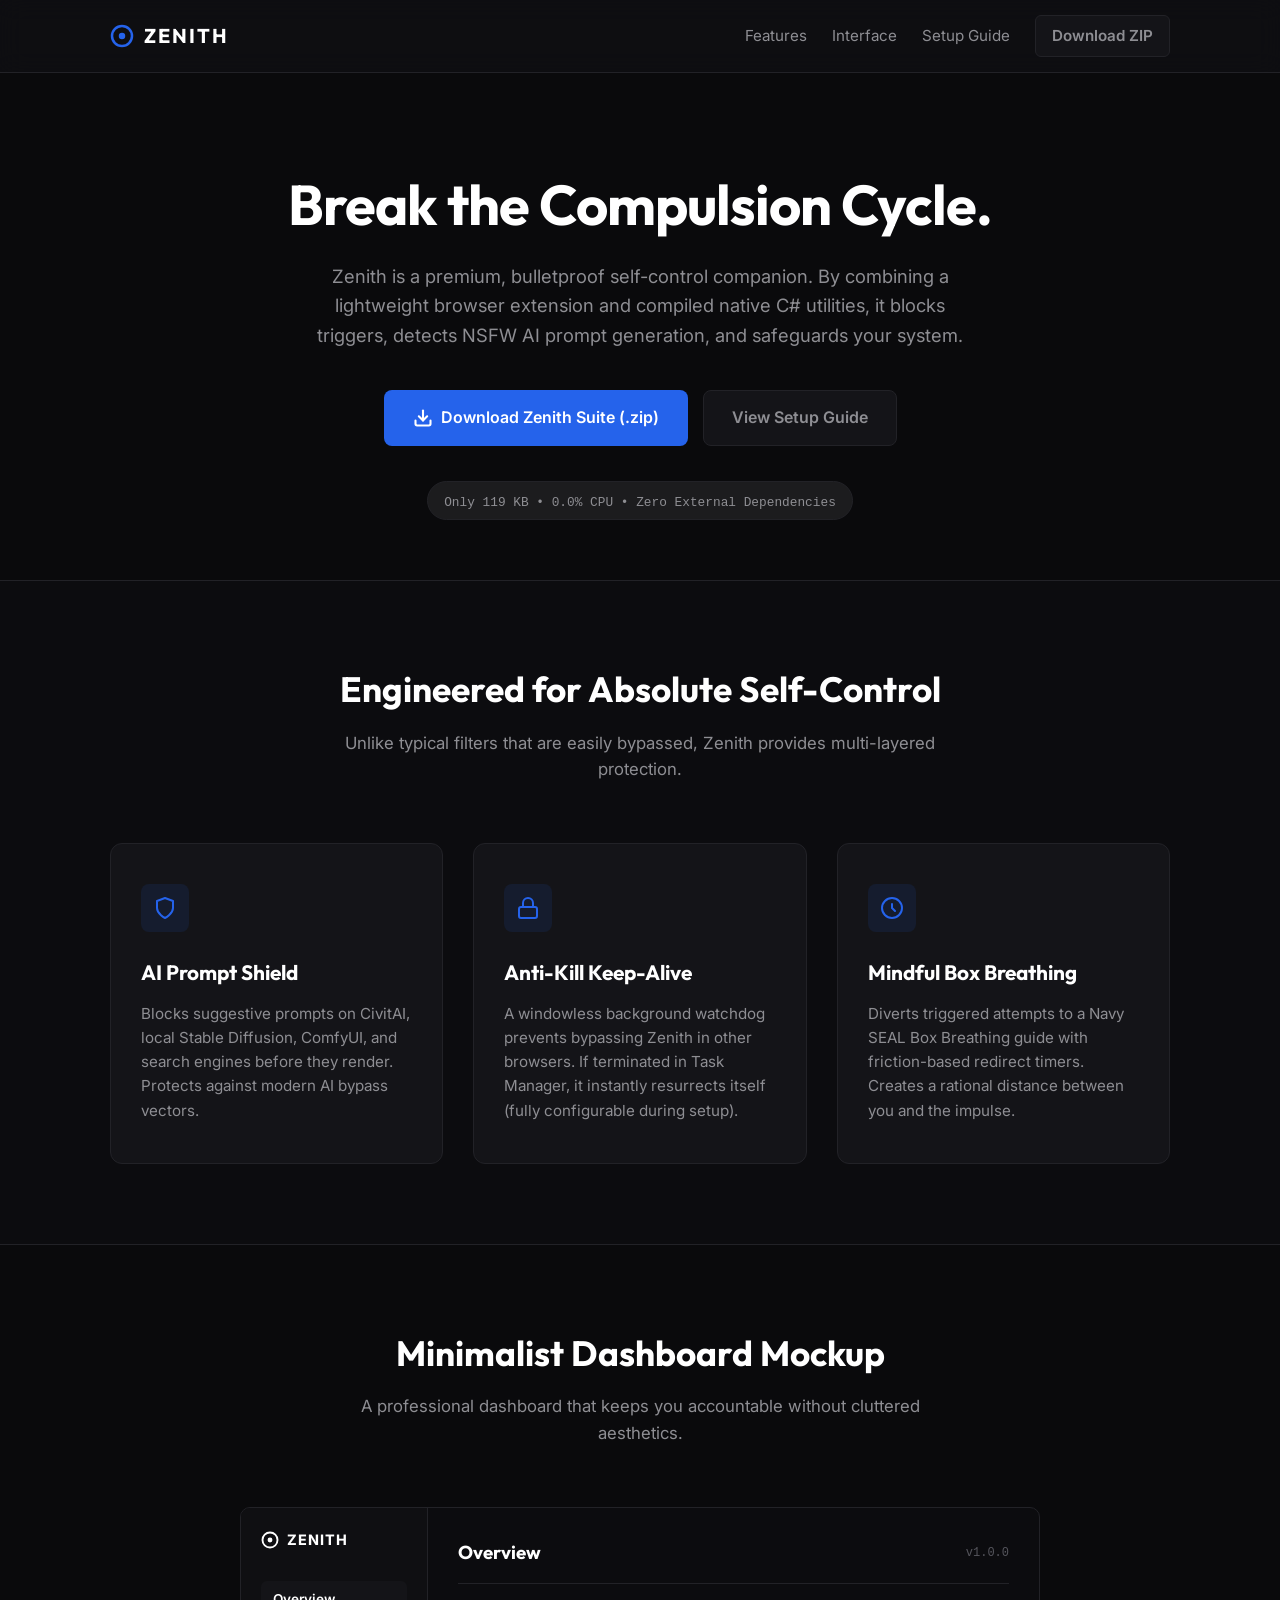
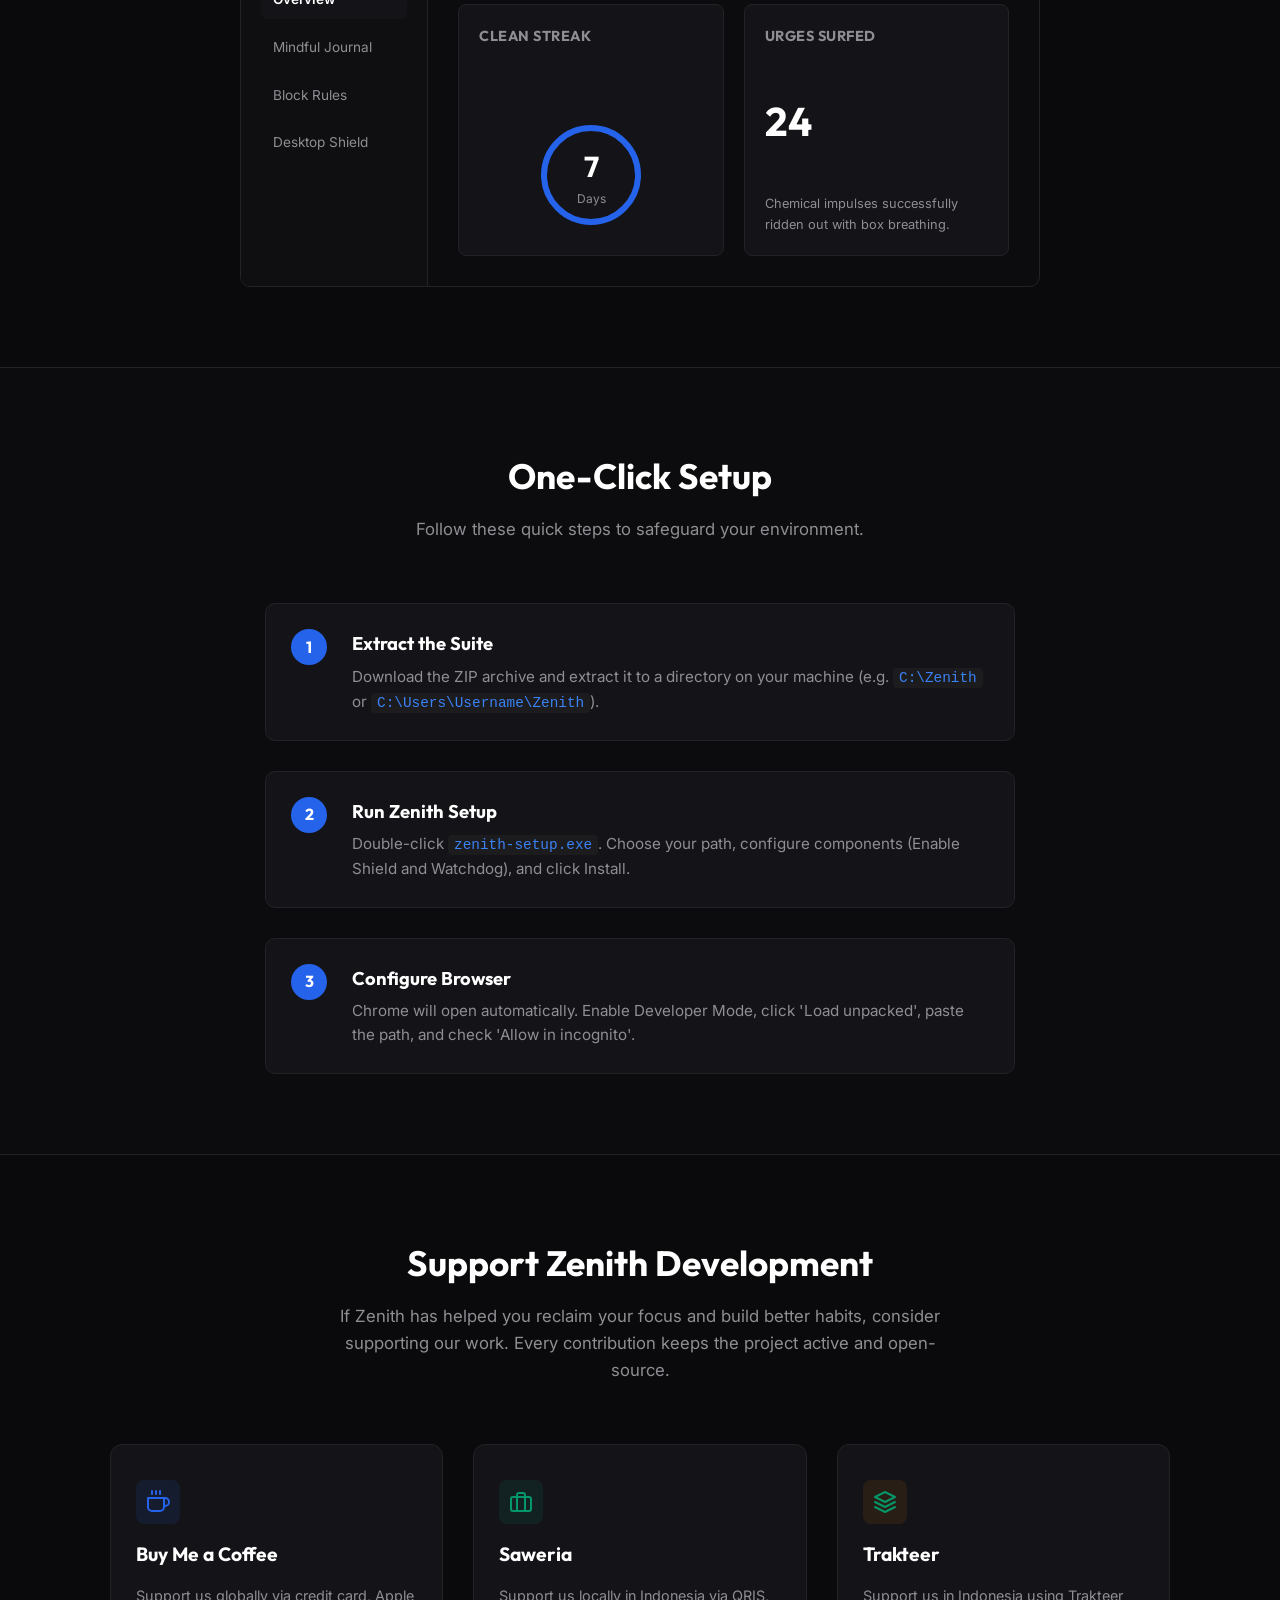
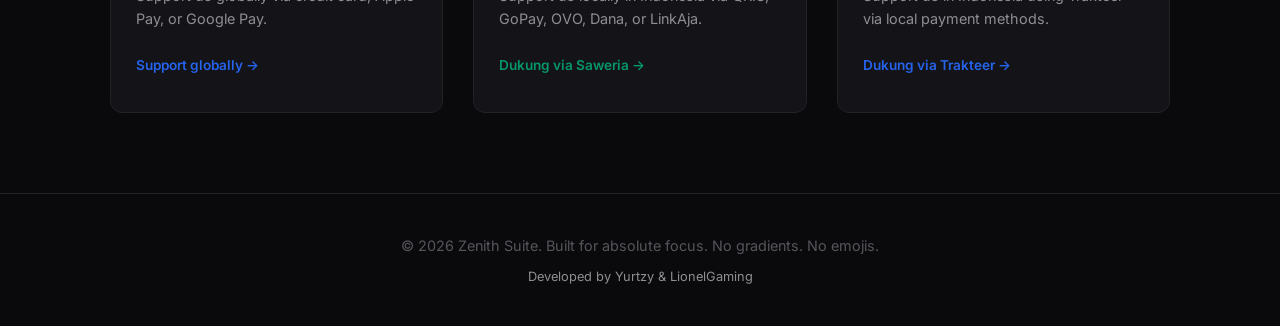
==== docs/index.html @ 3bf2f481 "feat: Zenith setup custom components, watchdog disable option, folder rename for GitHub Pages, and g" ====
<!DOCTYPE html>
<html lang="en">
<head>
  <meta charset="UTF-8">
  <meta name="viewport" content="width=device-width, initial-scale=1.0">
  <title>Zenith Anti-PMO - Reclaim Your Focus and Mental Clarity</title>
  <meta name="description" content="Zenith is a premium, system-wide self-control suite featuring an AI Prompt Guard, standalone desktop launcher, and silent background watchdog shield.">
  <link rel="stylesheet" href="index.css">
  <link href="https://fonts.googleapis.com/css2?family=Outfit:wght@300;400;500;700&family=Inter:wght@300;400;500;600&display=swap" rel="stylesheet">
</head>
<body>

  <!-- Top Navigation Header -->
  <header class="site-header">
    <div class="header-container">
      <div class="logo-area">
        <svg class="logo-icon" width="24" height="24" viewBox="0 0 24 24" fill="none" stroke="currentColor" stroke-width="2.5" stroke-linecap="round" stroke-linejoin="round">
          <circle cx="12" cy="12" r="10"></circle>
          <circle cx="12" cy="12" r="2" fill="currentColor"></circle>
        </svg>
        <span class="logo-text">ZENITH</span>
      </div>
      <nav class="nav-links">
        <a href="#features" id="nav-features-link">Features</a>
        <a href="#mockup" id="nav-preview-link">Interface</a>
        <a href="#setup" id="nav-setup-link">Setup Guide</a>
        <a href="downloads/zenith-anti-pmo.zip" class="btn btn-nav-download" id="nav-download-btn">Download ZIP</a>
      </nav>
    </div>
  </header>

  <!-- Hero Heroic Section -->
  <section class="hero-section">
    <div class="hero-container">
      <h1 class="hero-title" id="main-hero-title">Break the Compulsion Cycle.</h1>
      <p class="hero-subtitle">Zenith is a premium, bulletproof self-control companion. By combining a lightweight browser extension and compiled native C# utilities, it blocks triggers, detects NSFW AI prompt generation, and safeguards your system.</p>
      <div class="hero-actions">
        <a href="downloads/zenith-anti-pmo.zip" class="btn btn-primary btn-large" id="hero-download-btn">
          <svg width="20" height="20" viewBox="0 0 24 24" fill="none" stroke="currentColor" stroke-width="2.5" stroke-linecap="round" stroke-linejoin="round">
            <path d="M21 15v4a2 2 0 0 1-2 2H5a2 2 0 0 1-2-2v-4"></path>
            <polyline points="7 10 12 15 17 10"></polyline>
            <line x1="12" y1="15" x2="12" y2="3"></line>
          </svg>
          Download Zenith Suite (.zip)
        </a>
        <a href="#setup" class="btn btn-secondary btn-large" id="hero-setup-link">View Setup Guide</a>
      </div>
      <div class="hero-badge">
        <span class="badge-text">Only 119 KB • 0.0% CPU • Zero External Dependencies</span>
      </div>
    </div>
  </section>

  <!-- Features Grid Section -->
  <section id="features" class="features-section">
    <div class="section-container">
      <h2 class="section-title">Engineered for Absolute Self-Control</h2>
      <p class="section-subtitle">Unlike typical filters that are easily bypassed, Zenith provides multi-layered protection.</p>
      
      <div class="features-grid">
        <!-- Feature 1: AI Prompt Guard -->
        <div class="feature-card">
          <div class="feature-icon-wrapper">
            <svg class="feature-icon" width="24" height="24" viewBox="0 0 24 24" fill="none" stroke="currentColor" stroke-width="2" stroke-linecap="round" stroke-linejoin="round">
              <path d="M12 22s8-4 8-10V5l-8-3-8 3v7c0 6 8 10 8 10z"></path>
            </svg>
          </div>
          <h3>AI Prompt Shield</h3>
          <p>Blocks suggestive prompts on CivitAI, local Stable Diffusion, ComfyUI, and search engines before they render. Protects against modern AI bypass vectors.</p>
        </div>

        <!-- Feature 2: Double-Process Watchdog -->
        <div class="feature-card">
          <div class="feature-icon-wrapper">
            <svg class="feature-icon" width="24" height="24" viewBox="0 0 24 24" fill="none" stroke="currentColor" stroke-width="2" stroke-linecap="round" stroke-linejoin="round">
              <rect x="3" y="11" width="18" height="11" rx="2" ry="2"></rect>
              <path d="M7 11V7a5 5 0 0 1 10 0v4"></path>
            </svg>
          </div>
          <h3>Anti-Kill Keep-Alive</h3>
          <p>A windowless background watchdog prevents bypassing Zenith in other browsers. If terminated in Task Manager, it instantly resurrects itself (fully configurable during setup).</p>
        </div>

        <!-- Feature 3: Mindful Pause -->
        <div class="feature-card">
          <div class="feature-icon-wrapper">
            <svg class="feature-icon" width="24" height="24" viewBox="0 0 24 24" fill="none" stroke="currentColor" stroke-width="2" stroke-linecap="round" stroke-linejoin="round">
              <circle cx="12" cy="12" r="10"></circle>
              <path d="M12 8v4l3 3"></path>
            </svg>
          </div>
          <h3>Mindful Box Breathing</h3>
          <p>Diverts triggered attempts to a Navy SEAL Box Breathing guide with friction-based redirect timers. Creates a rational distance between you and the impulse.</p>
        </div>
      </div>
    </div>
  </section>

  <!-- CSS-Based Interface Preview Mockup -->
  <section id="mockup" class="mockup-section">
    <div class="section-container">
      <h2 class="section-title">Minimalist Dashboard Mockup</h2>
      <p class="section-subtitle">A professional dashboard that keeps you accountable without cluttered aesthetics.</p>
      
      <div class="dashboard-mockup">
        <div class="mockup-sidebar">
          <div class="mockup-logo">
            <svg width="18" height="18" viewBox="0 0 24 24" fill="none" stroke="currentColor" stroke-width="2.5">
              <circle cx="12" cy="12" r="10"></circle>
              <circle cx="12" cy="12" r="2" fill="currentColor"></circle>
            </svg>
            <span>ZENITH</span>
          </div>
          <div class="mockup-nav">
            <div class="mockup-nav-item active">Overview</div>
            <div class="mockup-nav-item">Mindful Journal</div>
            <div class="mockup-nav-item">Block Rules</div>
            <div class="mockup-nav-item">Desktop Shield</div>
          </div>
        </div>
        <div class="mockup-content">
          <div class="mockup-header">
            <h3>Overview</h3>
            <span class="mockup-version">v1.0.0</span>
          </div>
          <div class="mockup-grid">
            <div class="mockup-card main-streak">
              <h4>Clean Streak</h4>
              <div class="mockup-streak-circle">
                <div class="mockup-streak-number">7</div>
                <div class="mockup-streak-label">Days</div>
              </div>
            </div>
            <div class="mockup-card quick-stats">
              <h4>Urges Surfed</h4>
              <div class="mockup-stat-number">24</div>
              <p>Chemical impulses successfully ridden out with box breathing.</p>
            </div>
          </div>
        </div>
      </div>
    </div>
  </section>

  <!-- Step-by-Step Installation Guide -->
  <section id="setup" class="setup-section">
    <div class="section-container">
      <h2 class="section-title">One-Click Setup</h2>
      <p class="section-subtitle">Follow these quick steps to safeguard your environment.</p>
      
      <div class="setup-steps">
        <div class="setup-step">
          <div class="step-badge">1</div>
          <div class="step-content">
            <h3>Extract the Suite</h3>
            <p>Download the ZIP archive and extract it to a directory on your machine (e.g. <code>C:\Zenith</code> or <code>C:\Users\Username\Zenith</code>).</p>
          </div>
        </div>
        <div class="setup-step">
          <div class="step-badge">2</div>
          <div class="step-content">
            <h3>Run Zenith Setup</h3>
            <p>Double-click <code>zenith-setup.exe</code>. Choose your path, configure components (Enable Shield and Watchdog), and click Install.</p>
          </div>
        </div>
        <div class="setup-step">
          <div class="step-badge">3</div>
          <div class="step-content">
            <h3>Configure Browser</h3>
            <p>Chrome will open automatically. Enable Developer Mode, click 'Load unpacked', paste the path, and check 'Allow in incognito'.</p>
          </div>
        </div>
      </div>
    </div>
  </section>

  <!-- Donation Support Section -->
  <section id="donate" class="donate-section">
    <div class="section-container">
      <h2 class="section-title">Support Zenith Development</h2>
      <p class="section-subtitle">If Zenith has helped you reclaim your focus and build better habits, consider supporting our work. Every contribution keeps the project active and open-source.</p>
      
      <div class="donate-grid">
        <!-- Global: Buy Me a Coffee -->
        <a href="https://buymeacoffee.com/yurtzy" target="_blank" class="donate-card" id="donate-bmc">
          <div class="donate-icon-wrapper">
            <svg width="24" height="24" viewBox="0 0 24 24" fill="none" stroke="currentColor" stroke-width="2" stroke-linecap="round" stroke-linejoin="round">
              <path d="M18 8h1a4 4 0 0 1 0 8h-1"></path>
              <path d="M2 8h16v9a4 4 0 0 1-4 4H6a4 4 0 0 1-4-4V8z"></path>
              <line x1="6" y1="1" x2="6" y2="4"></line>
              <line x1="10" y1="1" x2="10" y2="4"></line>
              <line x1="14" y1="1" x2="14" y2="4"></line>
            </svg>
          </div>
          <h3>Buy Me a Coffee</h3>
          <p>Support us globally via credit card, Apple Pay, or Google Pay.</p>
          <span class="donate-link-text">Support globally &rarr;</span>
        </a>

        <!-- Indonesia: Saweria -->
        <a href="https://saweria.co/yurtzy" target="_blank" class="donate-card" id="donate-saweria">
          <div class="donate-icon-wrapper">
            <svg width="24" height="24" viewBox="0 0 24 24" fill="none" stroke="currentColor" stroke-width="2" stroke-linecap="round" stroke-linejoin="round">
              <rect x="2" y="7" width="20" height="14" rx="2" ry="2"></rect>
              <path d="M16 21V5a2 2 0 0 0-2-2h-4a2 2 0 0 0-2 2v16"></path>
            </svg>
          </div>
          <h3>Saweria</h3>
          <p>Support us locally in Indonesia via QRIS, GoPay, OVO, Dana, or LinkAja.</p>
          <span class="donate-link-text">Dukung via Saweria &rarr;</span>
        </a>

        <!-- Indonesia: Trakteer -->
        <a href="https://trakteer.id/yurtzy" target="_blank" class="donate-card" id="donate-trakteer">
          <div class="donate-icon-wrapper">
            <svg width="24" height="24" viewBox="0 0 24 24" fill="none" stroke="currentColor" stroke-width="2" stroke-linecap="round" stroke-linejoin="round">
              <path d="M12 2L2 7l10 5 10-5-10-5z"></path>
              <path d="M2 17l10 5 10-5"></path>
              <path d="M2 12l10 5 10-5"></path>
            </svg>
          </div>
          <h3>Trakteer</h3>
          <p>Support us in Indonesia using Trakteer via local payment methods.</p>
          <span class="donate-link-text">Dukung via Trakteer &rarr;</span>
        </a>
      </div>
    </div>
  </section>

  <!-- Page Footer -->
  <footer class="site-footer">
    <div class="footer-container">
      <p>&copy; 2026 Zenith Suite. Built for absolute focus. No gradients. No emojis.</p>
      <p class="footer-attribution">Developed by Yurtzy & LionelGaming</p>
    </div>
  </footer>

  <script src="index.js"></script>
</body>
</html>
---- docs/index.css ----
/* Zenith Landing Page Stylesheet - Flat matte minimalist design (No gradients, no emojis) */

:root {
  --bg-main: #0a0a0c;
  --bg-header: #0f0f12;
  --bg-card: #141418;
  --bg-card-hover: #1b1b22;
  --border-color: #222227;
  
  --text-primary: #ffffff;
  --text-secondary: #8e8e93;
  --text-muted: #55555c;
  
  --color-primary: #2563eb;
  --color-primary-hover: #3b82f6;
  --color-success: #059669;
  --color-success-hover: #10b981;
  --color-dark-gray: #1c1c1e;
}

* {
  margin: 0;
  padding: 0;
  box-sizing: border-box;
}

html {
  scroll-behavior: smooth;
}

body {
  font-family: 'Inter', -apple-system, BlinkMacSystemFont, "Segoe UI", Roboto, sans-serif;
  background-color: var(--bg-main);
  color: var(--text-primary);
  line-height: 1.6;
}

h1, h2, h3, h4, .logo-text {
  font-family: 'Outfit', sans-serif;
}

a {
  color: inherit;
  text-decoration: none;
}

/* Site Header Styling */
.site-header {
  position: sticky;
  top: 0;
  z-index: 100;
  background-color: rgba(15, 15, 18, 0.9);
  backdrop-filter: blur(12px);
  border-bottom: 1px solid var(--border-color);
  padding: 15px 0;
}

.header-container {
  max-width: 1100px;
  margin: 0 auto;
  padding: 0 20px;
  display: flex;
  justify-content: space-between;
  align-items: center;
}

.logo-area {
  display: flex;
  align-items: center;
  gap: 10px;
}

.logo-icon {
  color: var(--color-primary);
}

.logo-text {
  font-size: 1.25rem;
  font-weight: 700;
  letter-spacing: 2px;
}

.nav-links {
  display: flex;
  align-items: center;
  gap: 25px;
}

.nav-links a {
  font-size: 0.95rem;
  color: var(--text-secondary);
  transition: color 0.2s ease;
}

.nav-links a:hover {
  color: var(--text-primary);
}

/* Buttons */
.btn {
  display: inline-flex;
  align-items: center;
  gap: 8px;
  padding: 10px 20px;
  border-radius: 6px;
  font-weight: 600;
  font-size: 0.95rem;
  cursor: pointer;
  transition: all 0.2s ease-in-out;
  border: 1px solid transparent;
}

.btn-primary {
  background-color: var(--color-primary);
  color: white;
}

.btn-primary:hover {
  background-color: var(--color-primary-hover);
  transform: translateY(-1px);
}

.btn-secondary {
  background-color: var(--bg-card);
  color: var(--text-secondary);
  border-color: var(--border-color);
}

.btn-secondary:hover {
  background-color: var(--bg-card-hover);
  color: white;
  transform: translateY(-1px);
}

.btn-nav-download {
  background-color: var(--bg-card);
  border: 1px solid var(--border-color);
  font-size: 0.85rem;
  padding: 8px 16px;
}

.btn-nav-download:hover {
  background-color: var(--color-primary);
  border-color: var(--color-primary);
  color: white;
}

.btn-large {
  padding: 14px 28px;
  font-size: 1rem;
  border-radius: 8px;
}

/* Hero Section */
.hero-section {
  padding: 100px 0 60px 0;
  text-align: center;
}

.hero-container {
  max-width: 800px;
  margin: 0 auto;
  padding: 0 20px;
}

.hero-title {
  font-size: 3.5rem;
  font-weight: 700;
  letter-spacing: -1px;
  margin-bottom: 24px;
  line-height: 1.15;
}

.hero-subtitle {
  font-size: 1.15rem;
  color: var(--text-secondary);
  margin-bottom: 40px;
  max-width: 680px;
  margin-left: auto;
  margin-right: auto;
}

.hero-actions {
  display: flex;
  justify-content: center;
  gap: 15px;
  margin-bottom: 35px;
}

.hero-badge {
  display: inline-block;
  background-color: var(--color-dark-gray);
  border: 1px solid var(--border-color);
  padding: 6px 16px;
  border-radius: 20px;
}

.badge-text {
  font-size: 0.8rem;
  color: var(--text-secondary);
  font-family: monospace;
}

/* Features Section */
.features-section {
  padding: 80px 0;
  border-top: 1px solid var(--border-color);
  background-color: #0c0c0f;
}

.section-container {
  max-width: 1100px;
  margin: 0 auto;
  padding: 0 20px;
  text-align: center;
}

.section-title {
  font-size: 2.2rem;
  font-weight: 700;
  margin-bottom: 12px;
}

.section-subtitle {
  color: var(--text-secondary);
  font-size: 1.05rem;
  margin-bottom: 60px;
  max-width: 600px;
  margin-left: auto;
  margin-right: auto;
}

.features-grid {
  display: grid;
  grid-template-columns: repeat(auto-fit, minmax(300px, 1fr));
  gap: 30px;
}

.feature-card {
  background-color: var(--bg-card);
  border: 1px solid var(--border-color);
  padding: 40px 30px;
  border-radius: 12px;
  text-align: left;
  transition: all 0.25s ease-in-out;
}

.feature-card:hover {
  transform: translateY(-4px);
  border-color: var(--color-primary);
  background-color: var(--bg-card-hover);
}

.feature-icon-wrapper {
  width: 48px;
  height: 48px;
  background-color: rgba(37, 99, 235, 0.1);
  color: var(--color-primary);
  border-radius: 8px;
  display: flex;
  align-items: center;
  justify-content: center;
  margin-bottom: 24px;
}

.feature-card h3 {
  font-size: 1.3rem;
  margin-bottom: 12px;
}

.feature-card p {
  color: var(--text-secondary);
  font-size: 0.95rem;
}

/* Interactive Mockup Section */
.mockup-section {
  padding: 80px 0;
  border-top: 1px solid var(--border-color);
}

.dashboard-mockup {
  max-width: 800px;
  margin: 40px auto 0 auto;
  background-color: #0c0c0f;
  border: 1px solid var(--border-color);
  border-radius: 10px;
  display: flex;
  height: 380px;
  overflow: hidden;
  text-align: left;
}

.mockup-sidebar {
  width: 200px;
  background-color: var(--bg-header);
  border-right: 1px solid var(--border-color);
  padding: 20px;
  display: flex;
  flex-direction: column;
  gap: 30px;
}

.mockup-logo {
  display: flex;
  align-items: center;
  gap: 8px;
  font-size: 0.9rem;
  font-weight: 750;
  letter-spacing: 1px;
}

.mockup-nav {
  display: flex;
  flex-direction: column;
  gap: 10px;
}

.mockup-nav-item {
  padding: 8px 12px;
  border-radius: 6px;
  font-size: 0.85rem;
  color: var(--text-secondary);
}

.mockup-nav-item.active {
  background-color: var(--bg-card);
  color: white;
  font-weight: 600;
}

.mockup-content {
  flex-grow: 1;
  padding: 30px;
  display: flex;
  flex-direction: column;
  gap: 20px;
}

.mockup-header {
  display: flex;
  justify-content: space-between;
  align-items: center;
  border-bottom: 1px solid var(--border-color);
  padding-bottom: 15px;
}

.mockup-version {
  font-size: 0.75rem;
  color: var(--text-muted);
  font-family: monospace;
}

.mockup-grid {
  display: flex;
  gap: 20px;
  flex-grow: 1;
}

.mockup-card {
  flex: 1;
  background-color: var(--bg-card);
  border: 1px solid var(--border-color);
  border-radius: 8px;
  padding: 20px;
  display: flex;
  flex-direction: column;
  justify-content: space-between;
}

.mockup-card h4 {
  font-size: 0.9rem;
  color: var(--text-secondary);
  text-transform: uppercase;
  letter-spacing: 0.5px;
}

.mockup-streak-circle {
  width: 100px;
  height: 100px;
  border: 6px solid var(--color-primary);
  border-radius: 50%;
  margin: 10px auto;
  display: flex;
  flex-direction: column;
  align-items: center;
  justify-content: center;
}

.mockup-streak-number {
  font-size: 1.8rem;
  font-weight: 700;
  font-family: 'Outfit', sans-serif;
}

.mockup-streak-label {
  font-size: 0.75rem;
  color: var(--text-secondary);
}

.mockup-stat-number {
  font-size: 2.5rem;
  font-weight: 700;
  color: var(--text-primary);
  margin: 10px 0;
  font-family: 'Outfit', sans-serif;
}

.mockup-card p {
  font-size: 0.8rem;
  color: var(--text-secondary);
}

/* Setup Guide Section */
.setup-section {
  padding: 80px 0;
  background-color: #0c0c0f;
  border-top: 1px solid var(--border-color);
}

.setup-steps {
  max-width: 750px;
  margin: 40px auto 0 auto;
  display: flex;
  flex-direction: column;
  gap: 30px;
  text-align: left;
}

.setup-step {
  display: flex;
  gap: 25px;
  background-color: var(--bg-card);
  border: 1px solid var(--border-color);
  padding: 25px;
  border-radius: 10px;
  align-items: flex-start;
}

.step-badge {
  background-color: var(--color-primary);
  color: white;
  width: 36px;
  height: 36px;
  border-radius: 50%;
  display: flex;
  align-items: center;
  justify-content: center;
  font-weight: 700;
  font-family: 'Outfit', sans-serif;
  flex-shrink: 0;
}

.step-content h3 {
  font-size: 1.15rem;
  margin-bottom: 6px;
}

.step-content p {
  color: var(--text-secondary);
  font-size: 0.95rem;
}

.step-content code {
  background-color: var(--color-dark-gray);
  padding: 2px 6px;
  border-radius: 4px;
  font-family: monospace;
  font-size: 0.9rem;
  color: #3b82f6;
}

/* Donation Section Styling */
.donate-section {
  padding: 80px 0;
  border-top: 1px solid var(--border-color);
}

.donate-grid {
  display: grid;
  grid-template-columns: repeat(auto-fit, minmax(280px, 1fr));
  gap: 30px;
  margin-top: 40px;
}

.donate-card {
  background-color: var(--bg-card);
  border: 1px solid var(--border-color);
  padding: 35px 25px;
  border-radius: 12px;
  text-align: left;
  display: flex;
  flex-direction: column;
  gap: 15px;
  transition: all 0.25s ease-in-out;
  cursor: pointer;
}

.donate-card:hover {
  transform: translateY(-4px);
  border-color: var(--color-primary);
  background-color: var(--bg-card-hover);
}

.donate-icon-wrapper {
  width: 44px;
  height: 44px;
  background-color: rgba(37, 99, 235, 0.1);
  color: var(--color-primary);
  border-radius: 8px;
  display: flex;
  align-items: center;
  justify-content: center;
}

#donate-saweria .donate-icon-wrapper {
  background-color: rgba(5, 150, 105, 0.1);
  color: var(--color-success);
}

#donate-saweria:hover {
  border-color: var(--color-success);
}

#donate-trakteer .donate-icon-wrapper {
  background-color: rgba(217, 119, 6, 0.1);
  color: var(--color-success); /* Using success color contextually or standard color */
}

#donate-trakteer:hover {
  border-color: var(--color-primary-hover);
}

.donate-card h3 {
  font-size: 1.2rem;
  color: white;
}

.donate-card p {
  color: var(--text-secondary);
  font-size: 0.9rem;
  flex-grow: 1;
}

.donate-link-text {
  font-size: 0.85rem;
  font-weight: 600;
  color: var(--color-primary);
  margin-top: 10px;
  transition: transform 0.2s ease;
}

#donate-saweria .donate-link-text {
  color: var(--color-success);
}

#donate-trakteer .donate-link-text {
  color: var(--color-primary);
}

.donate-card:hover .donate-link-text {
  transform: translateX(4px);
}

/* Footer */
.site-footer {
  padding: 40px 0;
  border-top: 1px solid var(--border-color);
  text-align: center;
  font-size: 0.9rem;
  color: var(--text-muted);
}

.footer-container {
  display: flex;
  flex-direction: column;
  gap: 10px;
}

.footer-attribution {
  font-size: 0.8rem;
  color: var(--text-secondary);
}

/* Mobile Responsiveness */
@media (max-width: 768px) {
  .hero-title {
    font-size: 2.5rem;
  }
  .header-container {
    flex-direction: column;
    gap: 15px;
  }
  .hero-actions {
    flex-direction: column;
    align-items: center;
  }
  .hero-actions .btn {
    width: 100%;
    justify-content: center;
  }
  .dashboard-mockup {
    flex-direction: column;
    height: auto;
  }
  .mockup-sidebar {
    width: 100%;
    height: auto;
    flex-direction: row;
    justify-content: space-between;
    align-items: center;
  }
  .mockup-nav {
    flex-direction: row;
    gap: 5px;
  }
  .mockup-content {
    padding: 15px;
  }
  .mockup-grid {
    flex-direction: column;
  }
}
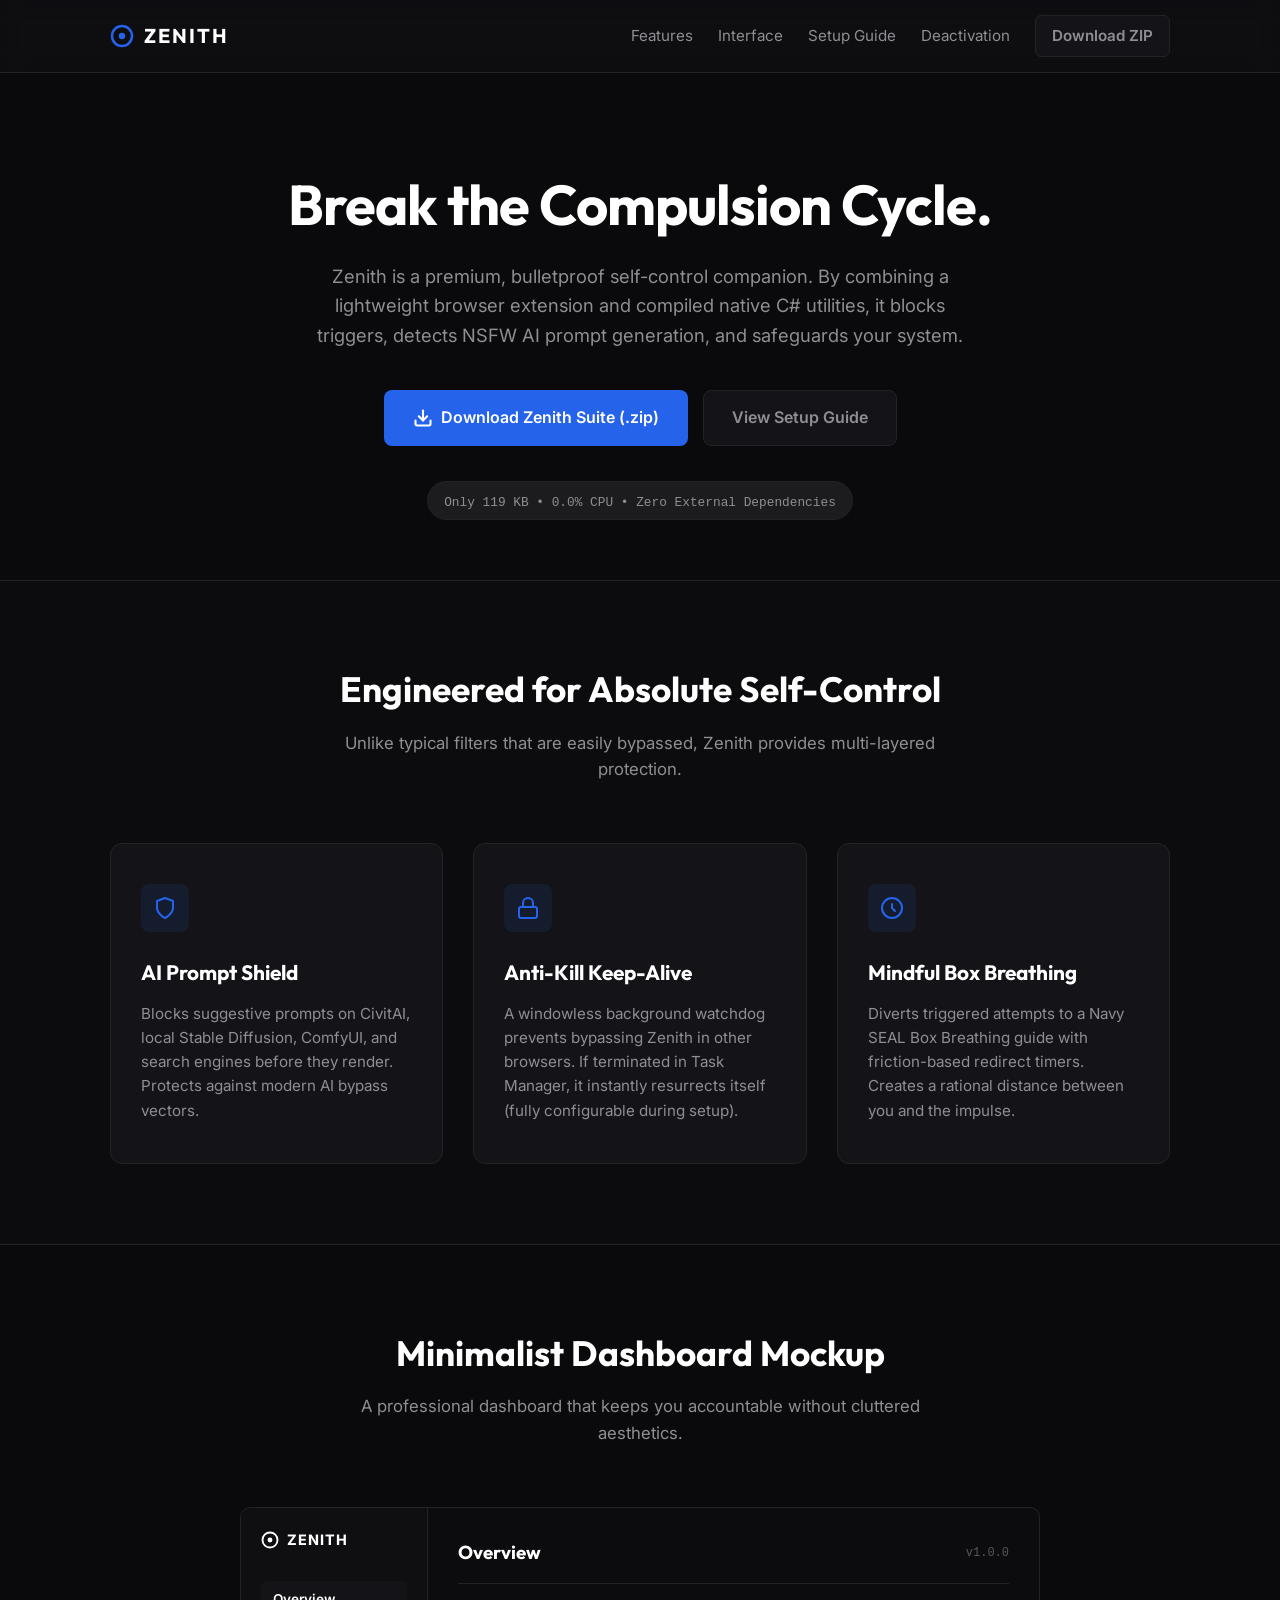
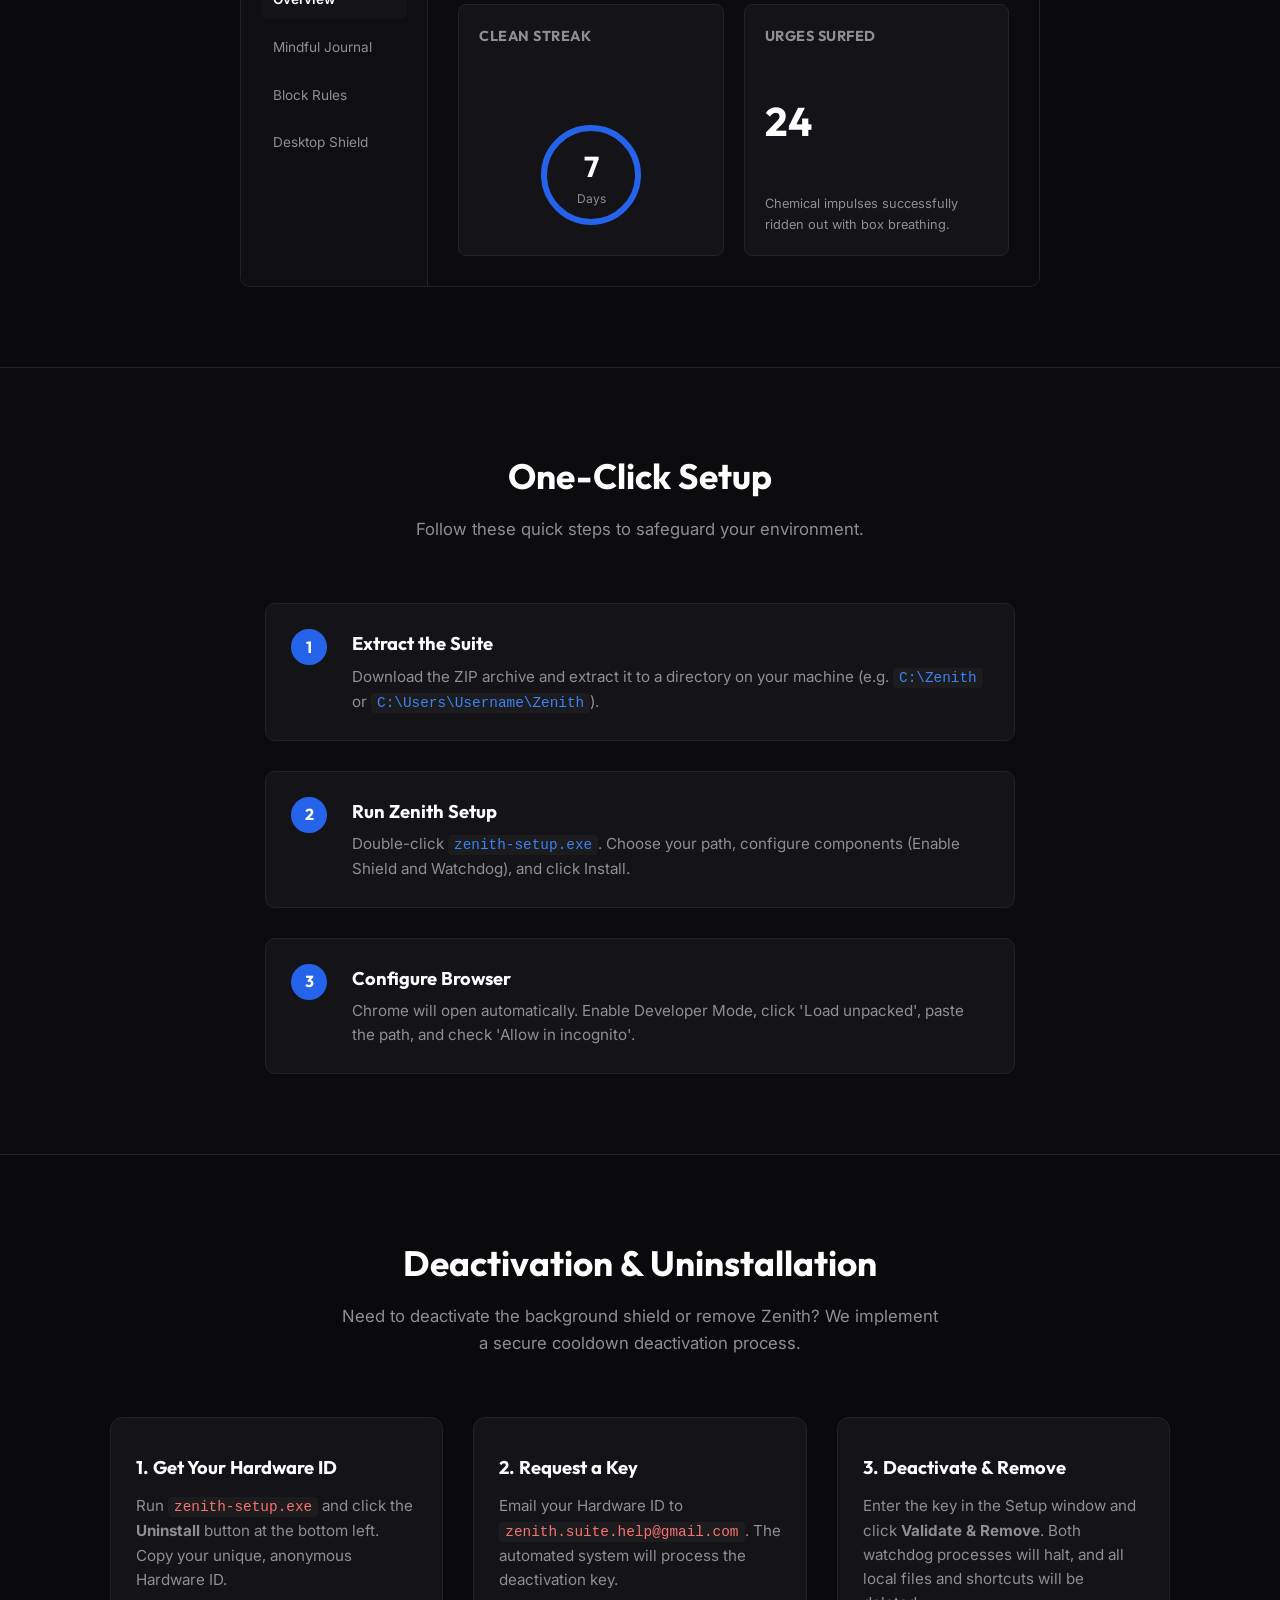
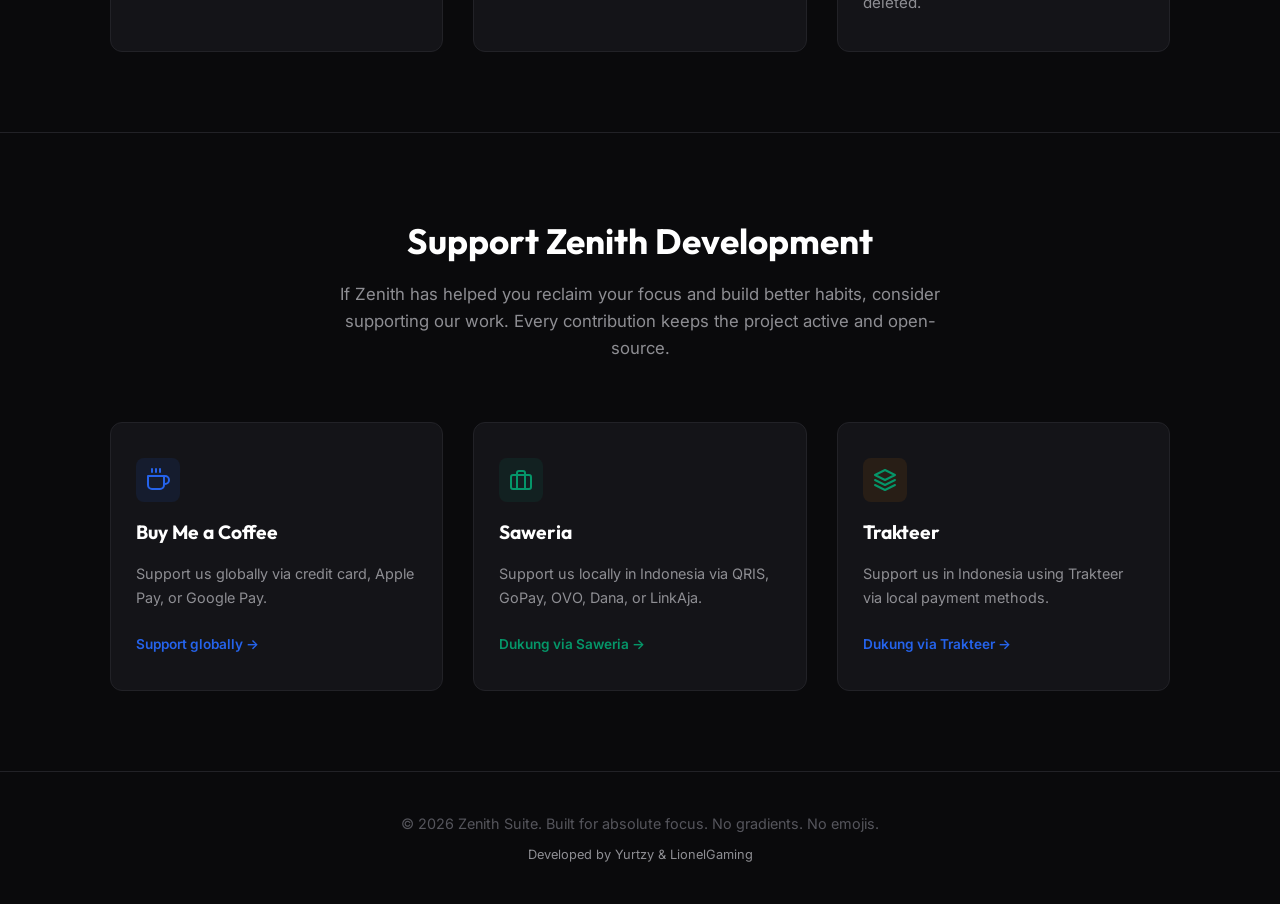
==== commit 9d3a744f: "docs: update readme and website with uninstall guide and deactivation flow - Added 'Deactivation & U" ====
--- a/docs/index.html
+++ b/docs/index.html
@@ -24,6 +24,7 @@
         <a href="#features" id="nav-features-link">Features</a>
         <a href="#mockup" id="nav-preview-link">Interface</a>
         <a href="#setup" id="nav-setup-link">Setup Guide</a>
+        <a href="#uninstall" id="nav-uninstall-link">Deactivation</a>
         <a href="downloads/zenith-anti-pmo.zip" class="btn btn-nav-download" id="nav-download-btn">Download ZIP</a>
       </nav>
     </div>
@@ -174,6 +175,29 @@
     </div>
   </section>
 
+  <!-- Uninstallation & Deactivation Section -->
+  <section id="uninstall" class="uninstall-section">
+    <div class="section-container">
+      <h2 class="section-title">Deactivation & Uninstallation</h2>
+      <p class="section-subtitle">Need to deactivate the background shield or remove Zenith? We implement a secure cooldown deactivation process.</p>
+      
+      <div class="uninstall-steps">
+        <div class="uninstall-step-card">
+          <h4>1. Get Your Hardware ID</h4>
+          <p>Run <code>zenith-setup.exe</code> and click the <strong>Uninstall</strong> button at the bottom left. Copy your unique, anonymous Hardware ID.</p>
+        </div>
+        <div class="uninstall-step-card">
+          <h4>2. Request a Key</h4>
+          <p>Email your Hardware ID to <code>zenith.suite.help@gmail.com</code>. The automated system will process the deactivation key.</p>
+        </div>
+        <div class="uninstall-step-card">
+          <h4>3. Deactivate & Remove</h4>
+          <p>Enter the key in the Setup window and click <strong>Validate & Remove</strong>. Both watchdog processes will halt, and all local files and shortcuts will be deleted.</p>
+        </div>
+      </div>
+    </div>
+  </section>
+
   <!-- Donation Support Section -->
   <section id="donate" class="donate-section">
     <div class="section-container">
--- a/docs/index.css
+++ b/docs/index.css
@@ -621,3 +621,51 @@
     flex-direction: column;
   }
 }
+
+/* Uninstallation & Deactivation Section */
+.uninstall-section {
+  padding: 80px 0;
+  border-top: 1px solid var(--border-color);
+}
+
+.uninstall-steps {
+  display: grid;
+  grid-template-columns: repeat(auto-fit, minmax(280px, 1fr));
+  gap: 30px;
+  margin-top: 40px;
+}
+
+.uninstall-step-card {
+  background-color: var(--bg-card);
+  border: 1px solid var(--border-color);
+  padding: 35px 25px;
+  border-radius: 12px;
+  text-align: left;
+  transition: all 0.25s ease-in-out;
+}
+
+.uninstall-step-card:hover {
+  transform: translateY(-4px);
+  border-color: #ef4444; /* Dark Red Accent on Hover */
+  background-color: var(--bg-card-hover);
+}
+
+.uninstall-step-card h4 {
+  font-size: 1.15rem;
+  margin-bottom: 12px;
+  color: white;
+}
+
+.uninstall-step-card p {
+  color: var(--text-secondary);
+  font-size: 0.95rem;
+}
+
+.uninstall-step-card code {
+  background-color: var(--color-dark-gray);
+  padding: 2px 6px;
+  border-radius: 4px;
+  font-family: monospace;
+  font-size: 0.9rem;
+  color: #f87171;
+}
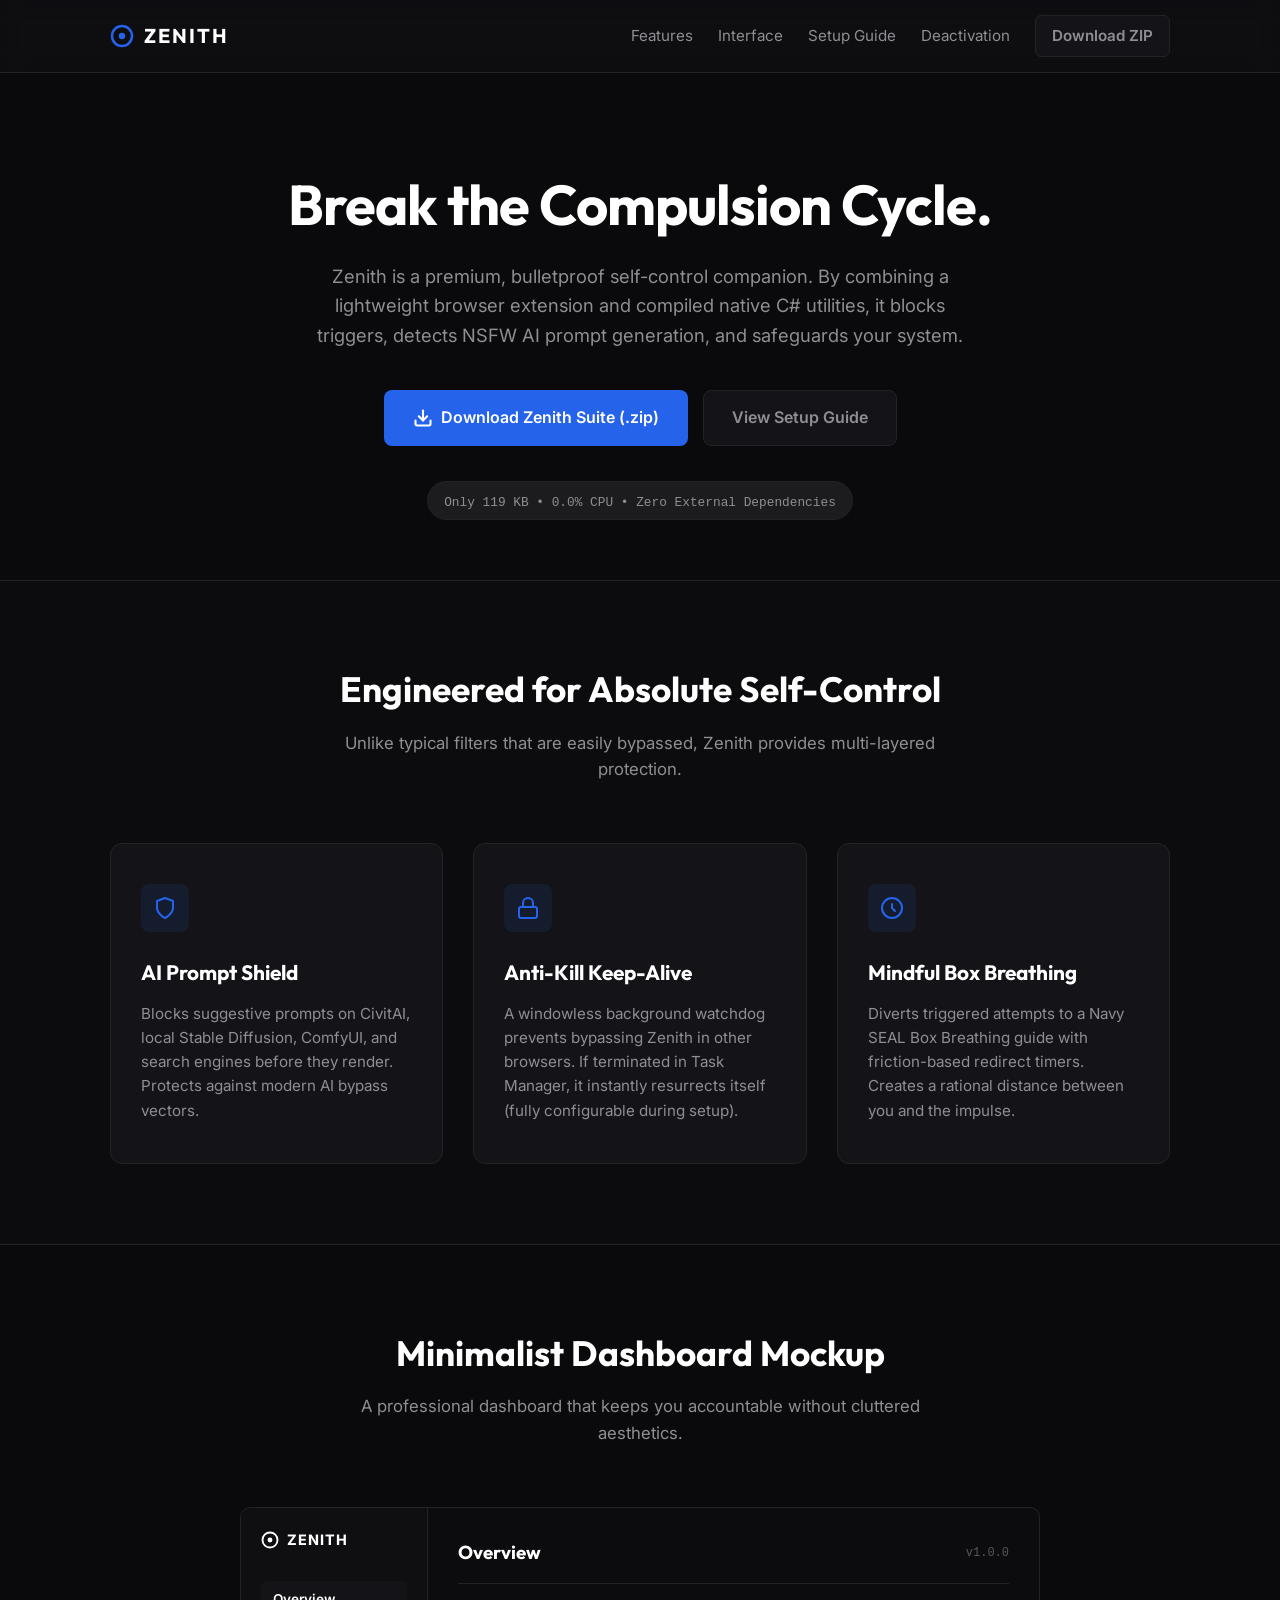
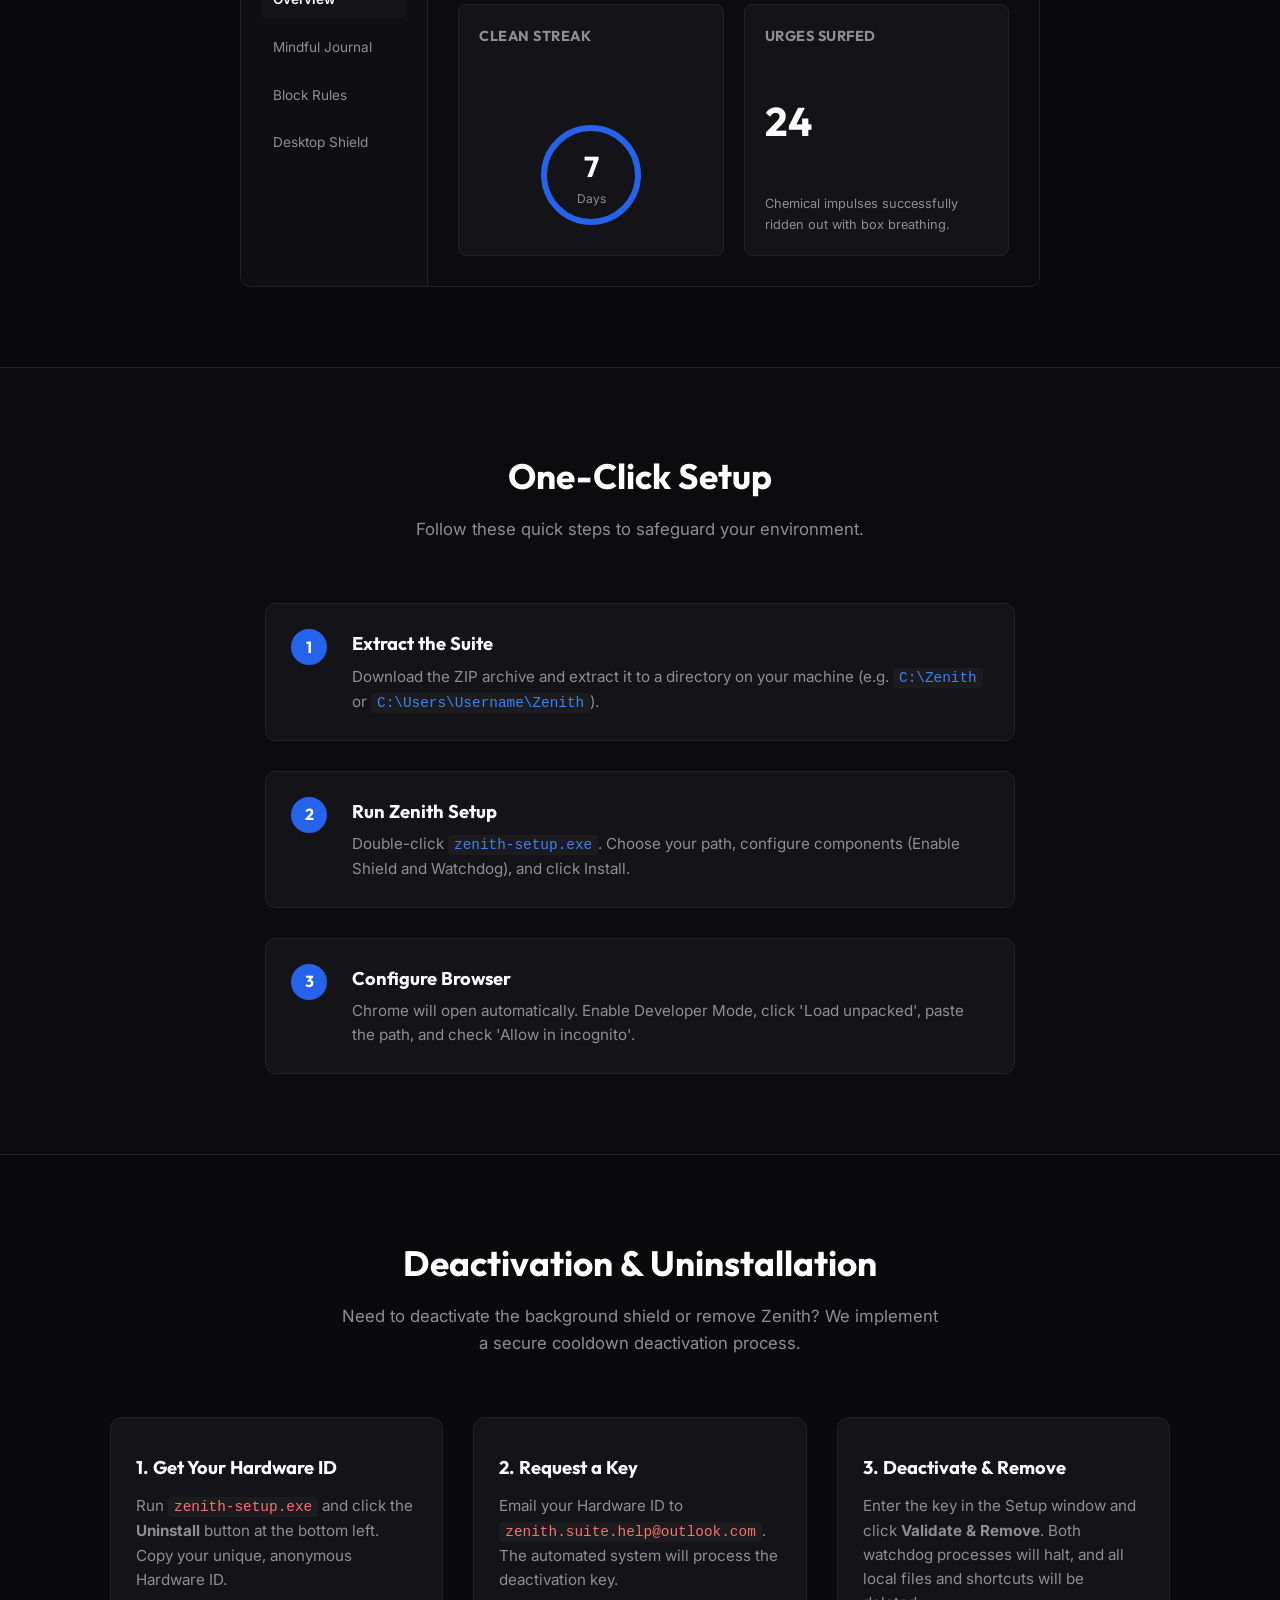
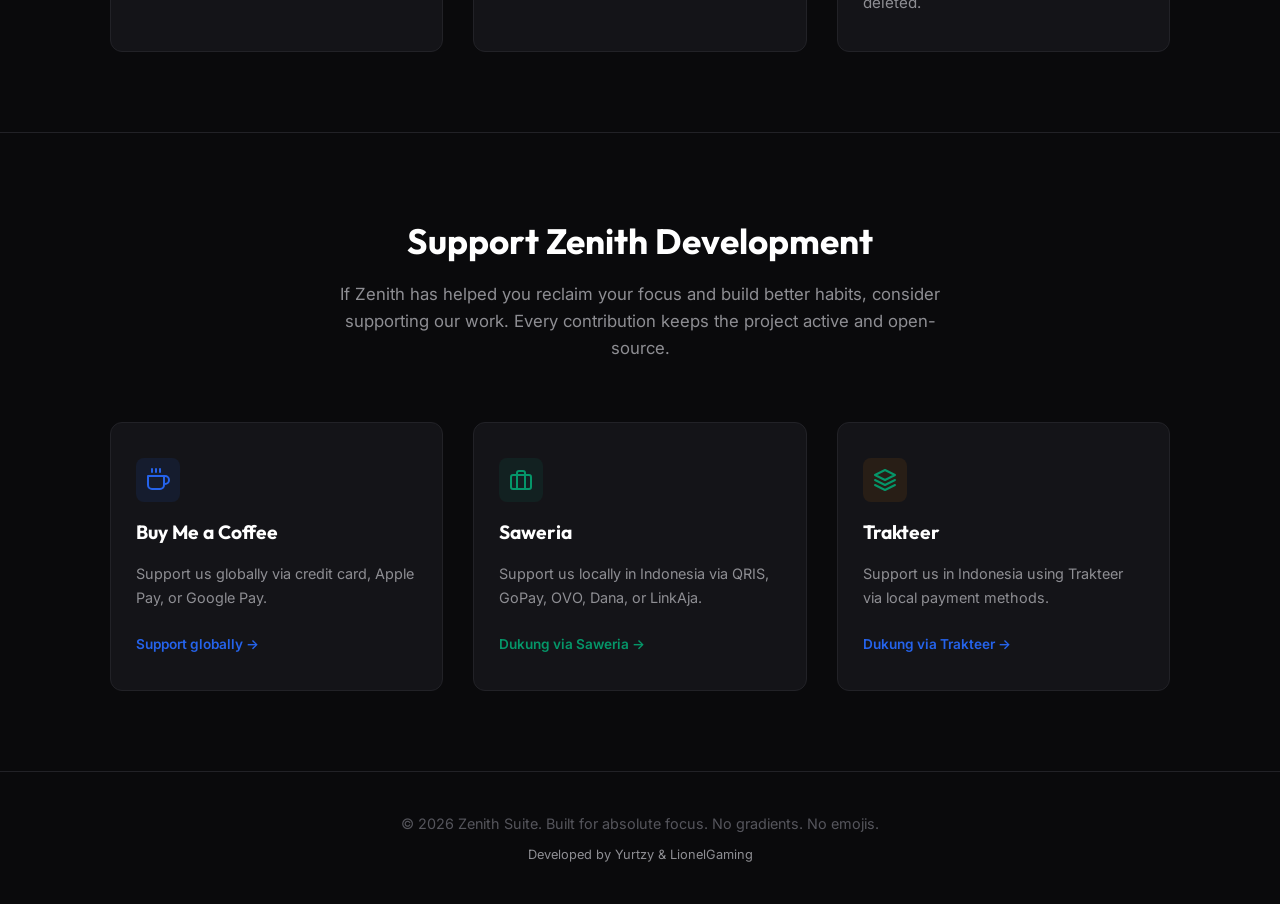
==== commit a6f2acc3: "docs: update support email to outlook address across installer and web - Replaced zenith.suite.help@" ====
--- a/docs/index.html
+++ b/docs/index.html
@@ -188,7 +188,7 @@
         </div>
         <div class="uninstall-step-card">
           <h4>2. Request a Key</h4>
-          <p>Email your Hardware ID to <code>zenith.suite.help@gmail.com</code>. The automated system will process the deactivation key.</p>
+          <p>Email your Hardware ID to <code>zenith.suite.help@outlook.com</code>. The automated system will process the deactivation key.</p>
         </div>
         <div class="uninstall-step-card">
           <h4>3. Deactivate & Remove</h4>
